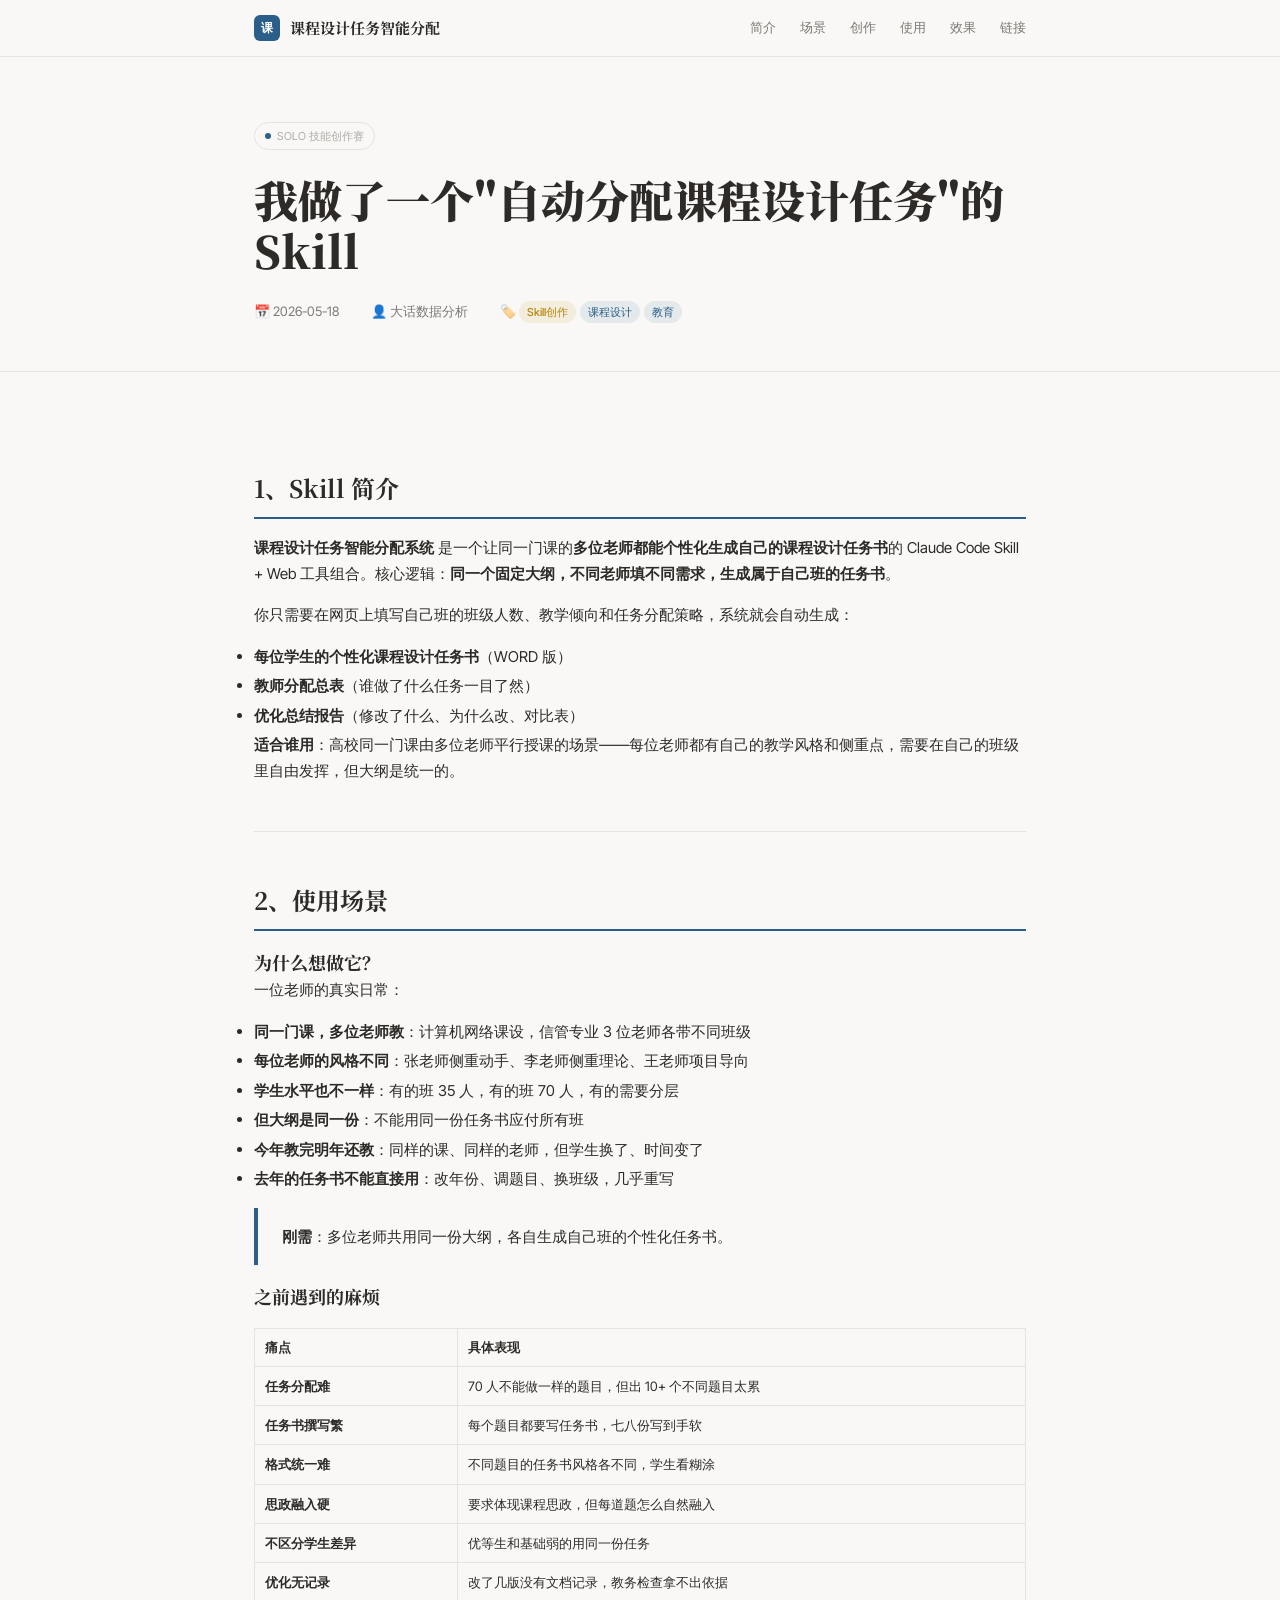
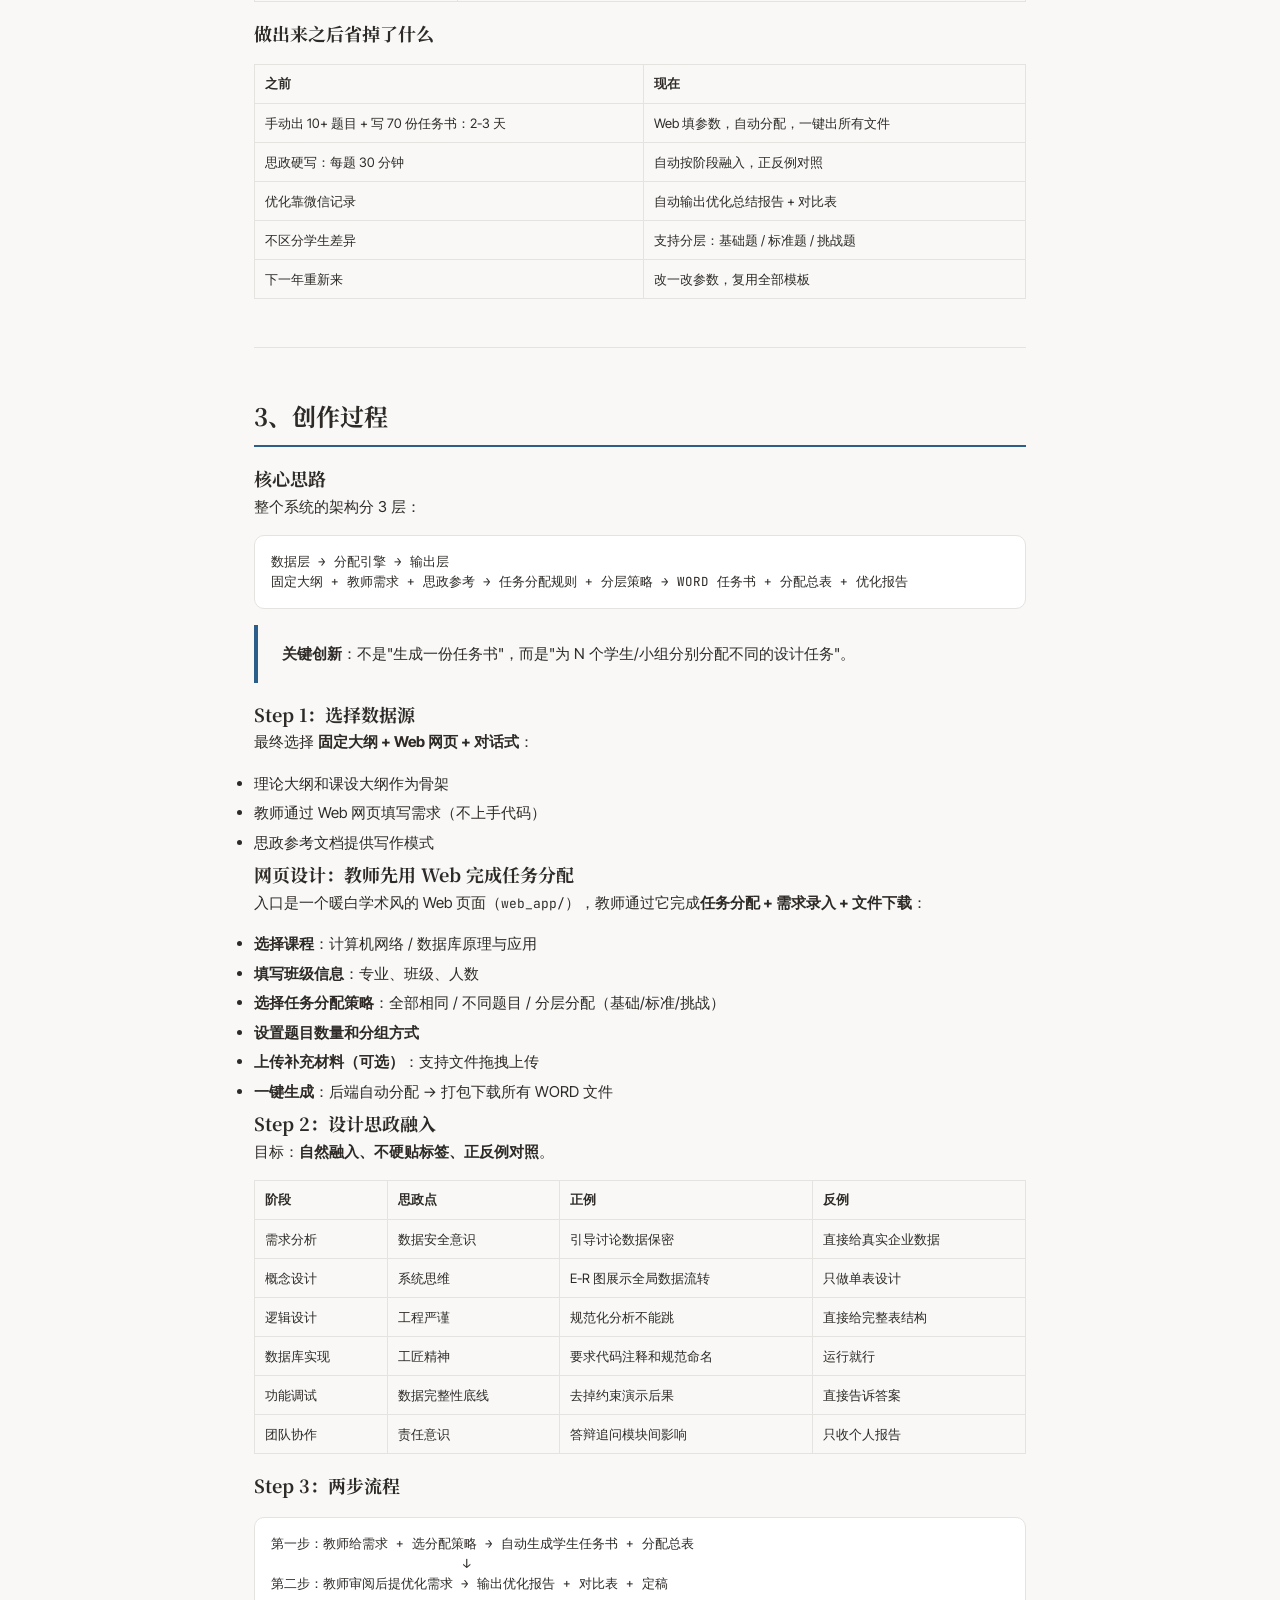
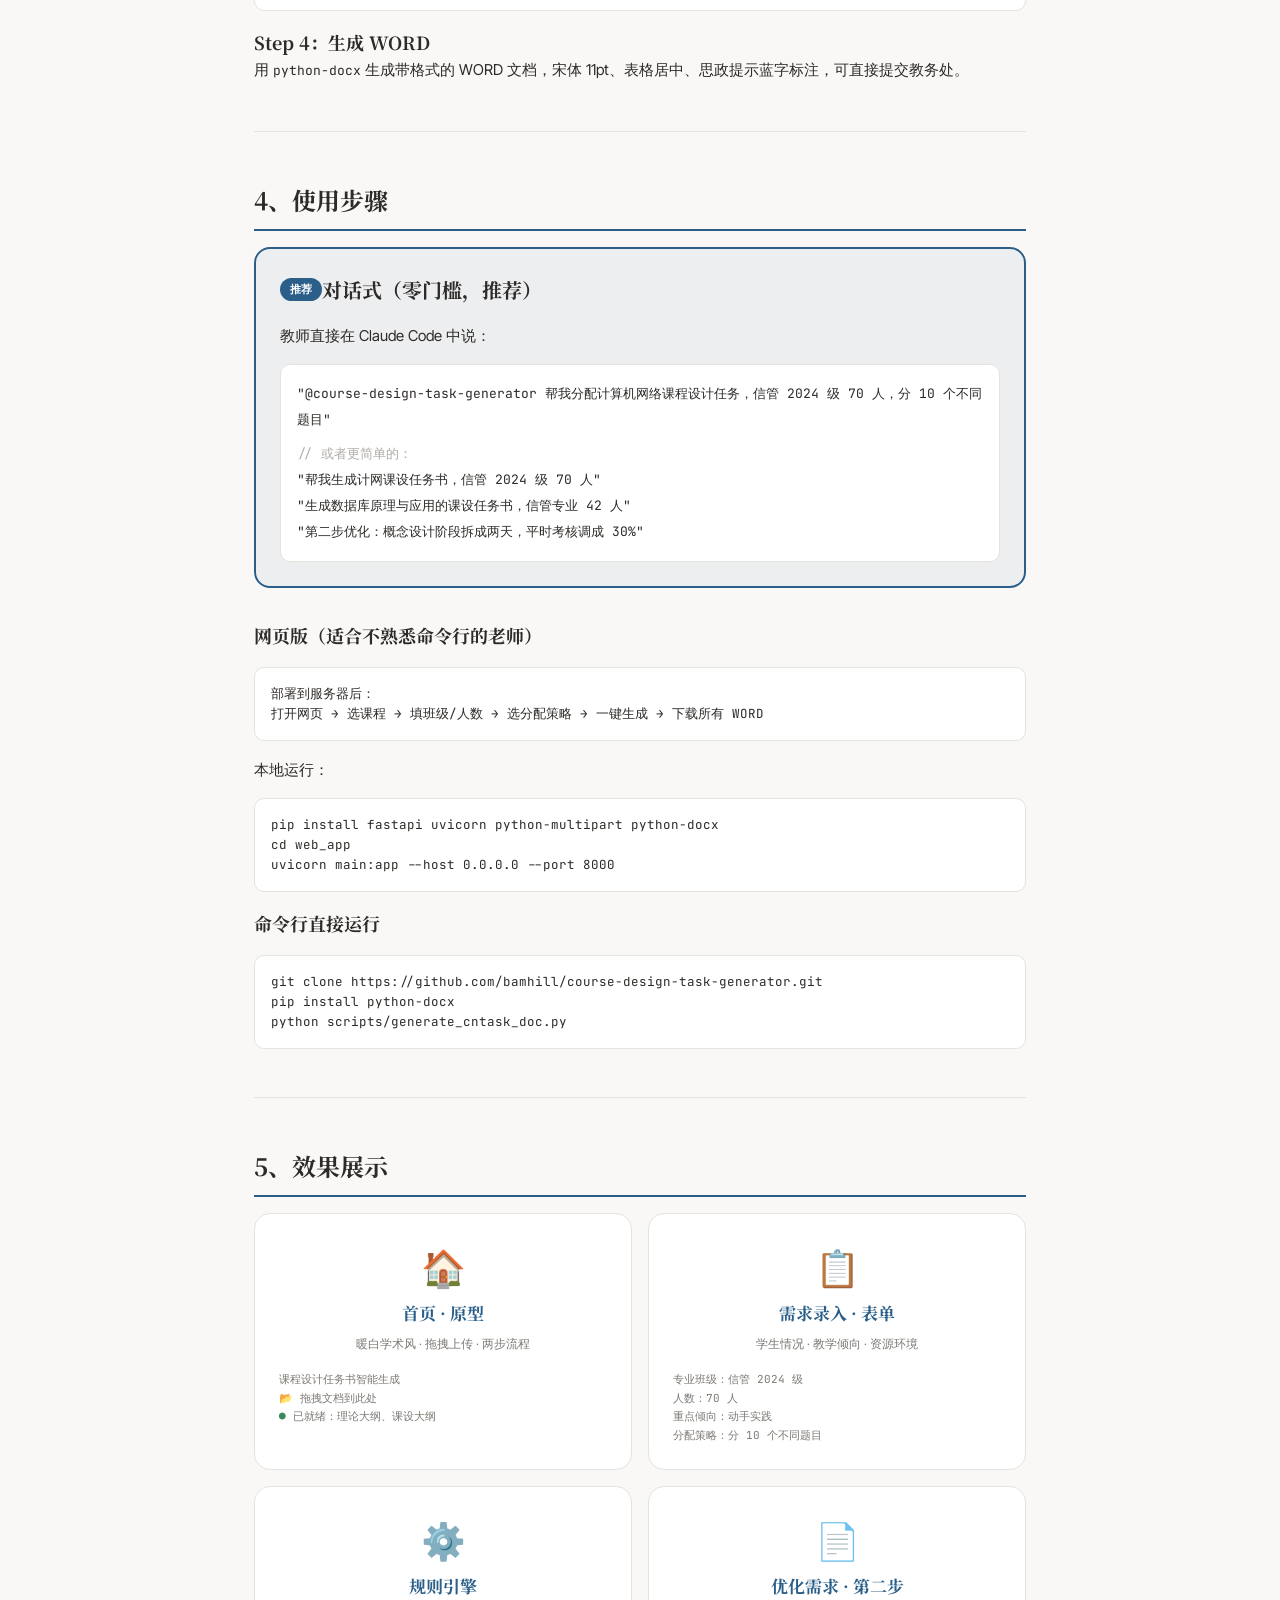
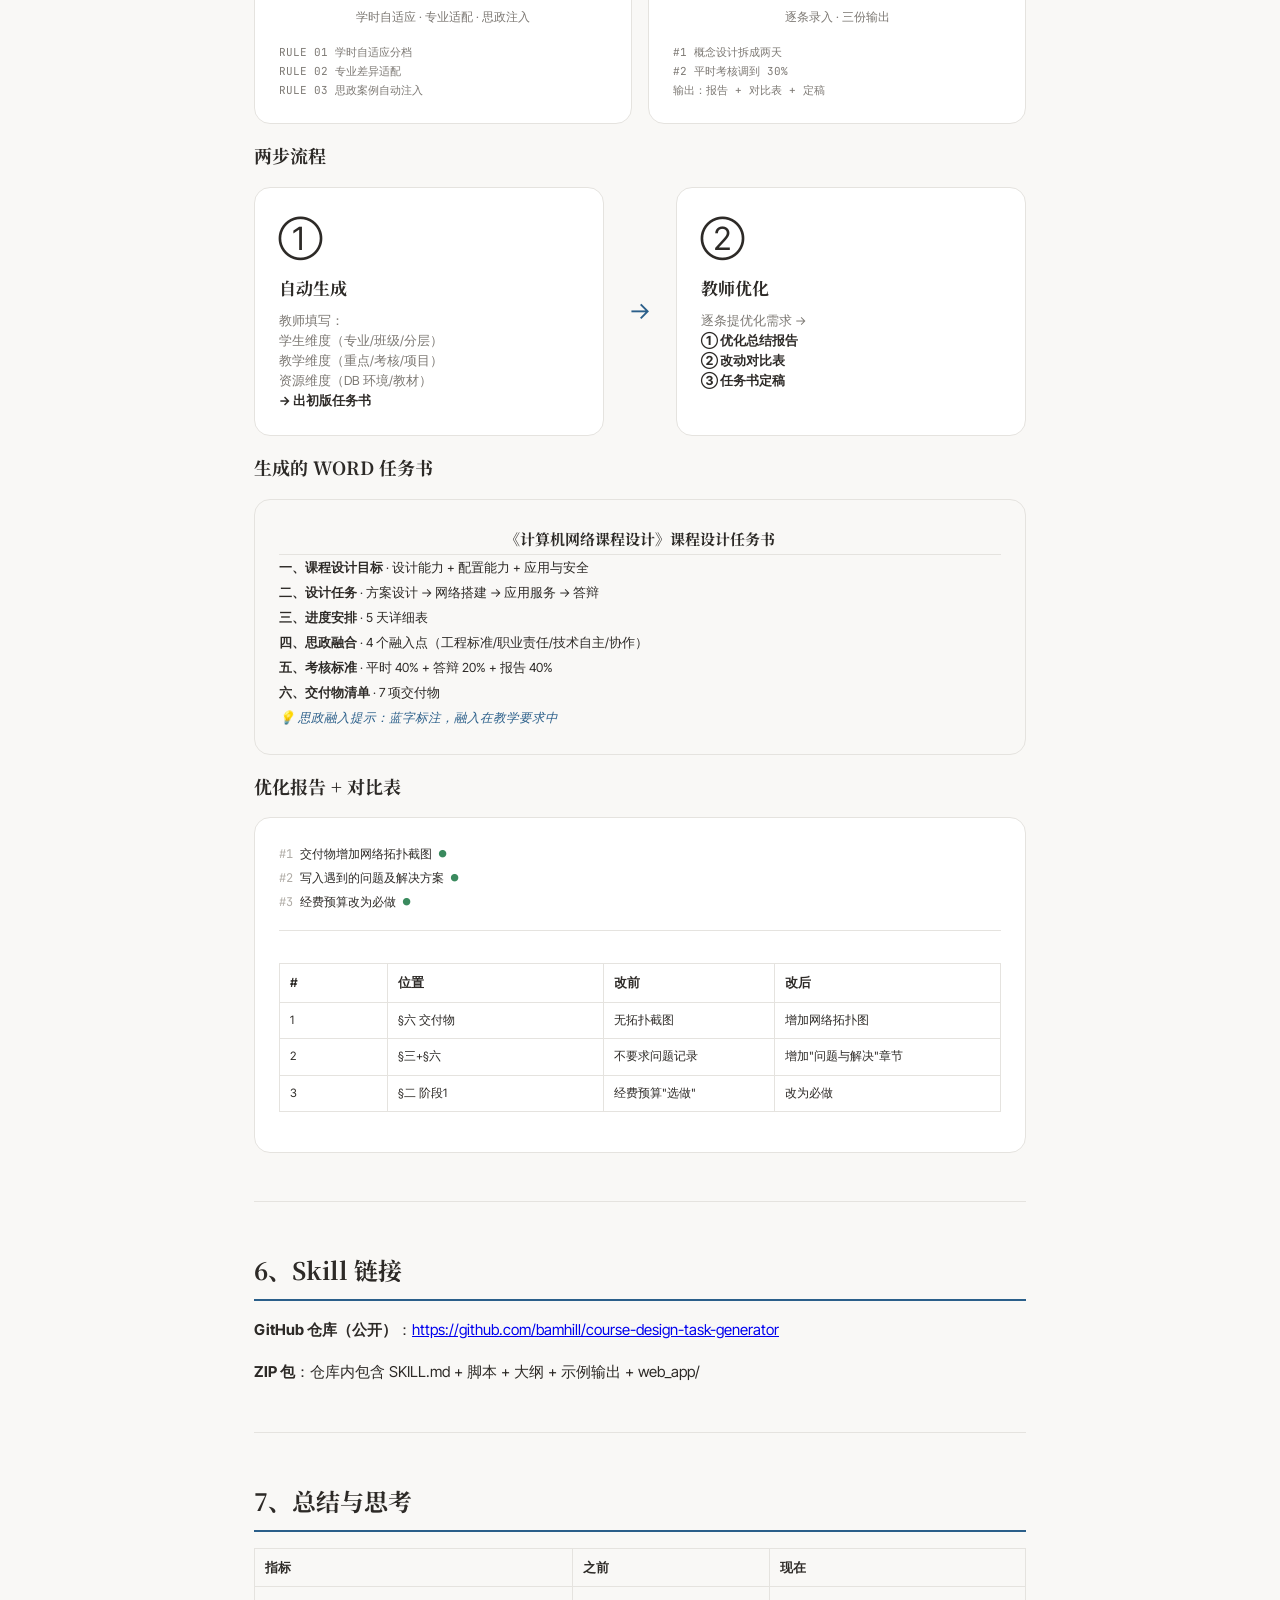
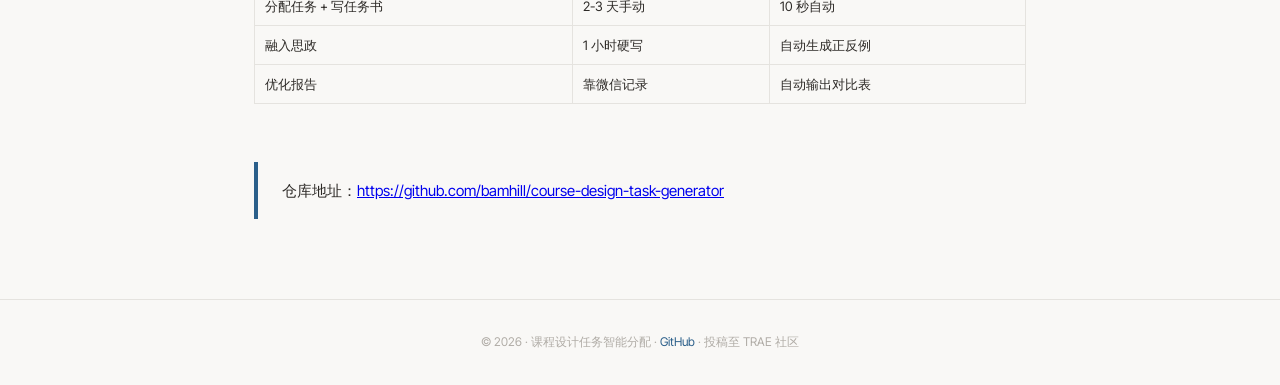
==== docs/Skill创作分享_课程设计任务书智能生成.html @ e13a46a3 "Skill创作分享文章（MD+HTML版）+ 仓库公开" ====
<!DOCTYPE html>
<html lang="zh-CN">
<head>
<meta charset="UTF-8">
<meta name="viewport" content="width=device-width, initial-scale=1.0">
<title>Skill 创作分享 — 自动分配课程设计任务</title>
<link rel="preconnect" href="https://fonts.googleapis.com">
<link rel="preconnect" href="https://fonts.gstatic.com" crossorigin>
<link href="https://fonts.googleapis.com/css2?family=Noto+Serif+SC:wght@400;600;700;900&family=Inter+Tight:wght@300;400;500;600;700&family=JetBrains+Mono:wght@400;500;700&display=swap" rel="stylesheet">
<style>
:root {
  --bg:#F9F8F6;--surface:#FFFFFF;--border:#E5E3DF;--border-strong:#C9C6C0;
  --text:#2D2A27;--text-2:#7D7974;--text-3:#B0ACA6;
  --accent:#2B5F8A;--accent-light:#7BA5C8;--gold:#B8860B;--green:#3A8A5E;
  --font-display:'Noto Serif SC',Georgia,serif;
  --font-body:'Inter Tight',sans-serif;
  --font-mono:'JetBrains Mono',monospace;
  --s-4:16px;--s-5:24px;--s-6:32px;--s-7:48px;--s-8:64px;
  --r-sm:6px;--r-md:10px;--r-lg:16px;
}
*{box-sizing:border-box;margin:0;padding:0}
body{font-family:var(--font-body);font-size:15px;line-height:1.7;color:var(--text);background:var(--bg);-webkit-font-smoothing:antialiased}
.wrap{max-width:820px;margin:0 auto;padding:0 var(--s-5)}
.nav{position:sticky;top:0;z-index:100;background:rgba(249,248,246,0.85);backdrop-filter:blur(16px);border-bottom:1px solid var(--border)}
.nav-inner{display:flex;align-items:center;justify-content:space-between;height:56px}
.brand{display:flex;align-items:center;gap:10px;font-family:var(--font-display);font-size:15px;font-weight:700}
.brand-mark{width:26px;height:26px;border-radius:6px;background:var(--accent);display:grid;place-items:center;font-family:var(--font-mono);font-size:12px;font-weight:700;color:#fff}
.nav-links{display:flex;gap:var(--s-5);font-size:12.5px;color:var(--text-2)}
.nav-links a{color:inherit;text-decoration:none}
.nav-links a:hover{color:var(--accent)}
.hero{padding:var(--s-8)0 var(--s-7);border-bottom:1px solid var(--border)}
.hero-tag{display:inline-flex;align-items:center;gap:6px;padding:4px 10px;border:1px solid var(--border);border-radius:100px;font-size:11px;color:var(--text-3);margin-bottom:var(--s-5)}
.hero-tag .dot{width:6px;height:6px;border-radius:50%;background:var(--accent)}
.hero-title{font-family:var(--font-display);font-size:clamp(28px,4vw,44px);font-weight:900;line-height:1.15;color:var(--text)}
.hero-meta{display:flex;gap:var(--s-6);margin-top:var(--s-5);flex-wrap:wrap;font-size:13px;color:var(--text-2)}
.content{padding:var(--s-7)0 var(--s-8)}
.content h2{font-family:var(--font-display);font-size:24px;font-weight:700;color:var(--text);margin:var(--s-7)0 var(--s-4);padding-bottom:8px;border-bottom:2px solid var(--accent)}
.content h3{font-family:var(--font-display);font-size:18px;font-weight:700;color:var(--text);margin:var(--s-6)0 var(--s-3)}
.content h4{font-size:15px;font-weight:600;color:var(--accent);margin:var(--s-5)0 var(--s-2)}
.content p{margin-bottom:var(--s-4);color:var(--text)}
.content ul,.content ol{margin:var(--s-3)0 var(--s-4) var(--s-5);line-height:1.7}
.content li{margin-bottom:4px}
.content table{width:100%;border-collapse:collapse;margin:var(--s-4)0;font-size:13px}
.content th,.content td{border:1px solid var(--border);padding:8px 10px;text-align:left}
.content th{background:var(--bg-2);font-weight:600;font-size:12.5px}
.content pre{background:var(--surface);border:1px solid var(--border);border-radius:var(--r-md);padding:var(--s-4);font-family:var(--font-mono);font-size:12.5px;line-height:1.6;overflow-x:auto;margin:var(--s-4)0;color:var(--text)}
.content code{font-family:var(--font-mono);font-size:13px}
.content pre code{font-size:12.5px}
.content hr{border:none;border-top:1px solid var(--border);margin:var(--s-7)0}
.content .highlight{border-left:4px solid var(--accent);background:var(--bg-2);padding:var(--s-4)var(--s-5);border-radius:0 var(--r-sm) var(--r-sm) 0;margin:var(--s-4)0}
.content .highlight p{margin-bottom:0}
.tag{display:inline-block;padding:2px 8px;border-radius:100px;font-size:11px;font-weight:500;margin-right:4px}
.tag-orange{background:rgba(184,134,11,0.1);color:var(--gold)}
.tag-blue{background:rgba(43,95,138,0.1);color:var(--accent)}
.footer{border-top:1px solid var(--border);padding:var(--s-6)0;text-align:center;font-size:12px;color:var(--text-3)}
.footer a{color:var(--accent);text-decoration:none}
@keyframes rise{from{opacity:0;transform:translateY(12px)}to{opacity:1;transform:translateY(0)}}
.rise{animation:rise 0.5s cubic-bezier(0.15,0.85,0.25,1) backwards}
.rise-1{animation-delay:0.05s}.rise-2{animation-delay:0.1s}.rise-3{animation-delay:0.15s}
</style>
</head>
<body>

<nav class="nav"><div class="wrap nav-inner">
<div class="brand"><div class="brand-mark">课</div><div class="brand-text"><strong>课程设计任务</strong>智能分配</div></div>
<div class="nav-links"><a href="#intro">简介</a><a href="#scenario">场景</a><a href="#process">创作</a><a href="#usage">使用</a><a href="#showcase">效果</a><a href="#link">链接</a></div>
</div></nav>

<section class="hero"><div class="wrap">
<div class="hero-tag rise rise-1"><span class="dot"></span>SOLO 技能创作赛</div>
<h1 class="hero-title rise rise-2">我做了一个"自动分配课程设计任务"的 Skill</h1>
<div class="hero-meta rise rise-3">
<span>📅 2026-05-18</span>
<span>👤 大话数据分析</span>
<span>🏷️ <span class="tag tag-orange">Skill创作</span><span class="tag tag-blue">课程设计</span><span class="tag tag-blue">教育</span></span>
</div>
</div></section>

<section class="content"><div class="wrap">

<h2 id="intro">1、Skill 简介</h2>

<p><strong>课程设计任务智能分配系统</strong> 是一个让同一门课的<strong>多位老师都能个性化生成自己的课程设计任务书</strong>的 Claude Code Skill + Web 工具组合。核心逻辑：<strong>同一个固定大纲，不同老师填不同需求，生成属于自己班的任务书</strong>。</p>

<p>你只需要在网页上填写自己班的班级人数、教学倾向和任务分配策略，系统就会自动生成：</p>

<ul>
<li><strong>每位学生的个性化课程设计任务书</strong>（WORD 版）</li>
<li><strong>教师分配总表</strong>（谁做了什么任务一目了然）</li>
<li><strong>优化总结报告</strong>（修改了什么、为什么改、对比表）</li>
</ul>

<p><strong>适合谁用</strong>：高校同一门课由多位老师平行授课的场景——每位老师都有自己的教学风格和侧重点，需要在自己的班级里自由发挥，但大纲是统一的。</p>

<hr>

<h2 id="scenario">2、使用场景</h2>

<h3>为什么想做它？</h3>

<p>一位老师的真实日常：</p>

<ul>
<li><strong>同一门课，多位老师教</strong>：计算机网络课设，信管专业 3 位老师各带不同班级</li>
<li><strong>每位老师的风格不同</strong>：张老师侧重动手、李老师侧重理论、王老师项目导向</li>
<li><strong>学生水平也不一样</strong>：有的班 35 人，有的班 70 人，有的需要分层</li>
<li><strong>但大纲是同一份</strong>：不能用同一份任务书应付所有班</li>
<li><strong>今年教完明年还教</strong>：同样的课、同样的老师，但学生换了、时间变了</li>
<li><strong>去年的任务书不能直接用</strong>：改年份、调题目、换班级，几乎重写</li>
</ul>

<div class="highlight">
<p><strong>刚需</strong>：多位老师共用同一份大纲，各自生成自己班的个性化任务书。</p>
</div>

<h3>之前遇到的麻烦</h3>

<table>
<thead><tr><th>痛点</th><th>具体表现</th></tr></thead>
<tbody>
<tr><td><strong>任务分配难</strong></td><td>70 人不能做一样的题目，但出 10+ 个不同题目太累</td></tr>
<tr><td><strong>任务书撰写繁</strong></td><td>每个题目都要写任务书，七八份写到手软</td></tr>
<tr><td><strong>格式统一难</strong></td><td>不同题目的任务书风格各不同，学生看糊涂</td></tr>
<tr><td><strong>思政融入硬</strong></td><td>要求体现课程思政，但每道题怎么自然融入</td></tr>
<tr><td><strong>不区分学生差异</strong></td><td>优等生和基础弱的用同一份任务</td></tr>
<tr><td><strong>优化无记录</strong></td><td>改了几版没有文档记录，教务检查拿不出依据</td></tr>
</tbody>
</table>

<h3>做出来之后省掉了什么</h3>

<table>
<thead><tr><th>之前</th><th>现在</th></tr></thead>
<tbody>
<tr><td>手动出 10+ 题目 + 写 70 份任务书：2-3 天</td><td>Web 填参数，自动分配，一键出所有文件</td></tr>
<tr><td>思政硬写：每题 30 分钟</td><td>自动按阶段融入，正反例对照</td></tr>
<tr><td>优化靠微信记录</td><td>自动输出优化总结报告 + 对比表</td></tr>
<tr><td>不区分学生差异</td><td>支持分层：基础题 / 标准题 / 挑战题</td></tr>
<tr><td>下一年重新来</td><td>改一改参数，复用全部模板</td></tr>
</tbody>
</table>

<hr>

<h2 id="process">3、创作过程</h2>

<h3>核心思路</h3>

<p>整个系统的架构分 3 层：</p>

<pre><code>数据层 → 分配引擎 → 输出层
固定大纲 + 教师需求 + 思政参考 → 任务分配规则 + 分层策略 → WORD 任务书 + 分配总表 + 优化报告</code></pre>

<div class="highlight">
<p><strong>关键创新</strong>：不是"生成一份任务书"，而是"为 N 个学生/小组分别分配不同的设计任务"。</p>
</div>

<h3>Step 1：选择数据源</h3>

<p>最终选择 <strong>固定大纲 + Web 网页 + 对话式</strong>：</p>
<ul>
<li>理论大纲和课设大纲作为骨架</li>
<li>教师通过 Web 网页填写需求（不上手代码）</li>
<li>思政参考文档提供写作模式</li>
</ul>

<h3>网页设计：教师先用 Web 完成任务分配</h3>

<p>入口是一个暖白学术风的 Web 页面（<code>web_app/</code>），教师通过它完成<strong>任务分配 + 需求录入 + 文件下载</strong>：</p>

<ul>
<li><strong>选择课程</strong>：计算机网络 / 数据库原理与应用</li>
<li><strong>填写班级信息</strong>：专业、班级、人数</li>
<li><strong>选择任务分配策略</strong>：全部相同 / 不同题目 / 分层分配（基础/标准/挑战）</li>
<li><strong>设置题目数量和分组方式</strong></li>
<li><strong>上传补充材料（可选）</strong>：支持文件拖拽上传</li>
<li><strong>一键生成</strong>：后端自动分配 → 打包下载所有 WORD 文件</li>
</ul>

<h3>Step 2：设计思政融入</h3>

<p>目标：<strong>自然融入、不硬贴标签、正反例对照</strong>。</p>

<table>
<thead><tr><th>阶段</th><th>思政点</th><th>正例</th><th>反例</th></tr></thead>
<tbody>
<tr><td>需求分析</td><td>数据安全意识</td><td>引导讨论数据保密</td><td>直接给真实企业数据</td></tr>
<tr><td>概念设计</td><td>系统思维</td><td>E-R 图展示全局数据流转</td><td>只做单表设计</td></tr>
<tr><td>逻辑设计</td><td>工程严谨</td><td>规范化分析不能跳</td><td>直接给完整表结构</td></tr>
<tr><td>数据库实现</td><td>工匠精神</td><td>要求代码注释和规范命名</td><td>运行就行</td></tr>
<tr><td>功能调试</td><td>数据完整性底线</td><td>去掉约束演示后果</td><td>直接告诉答案</td></tr>
<tr><td>团队协作</td><td>责任意识</td><td>答辩追问模块间影响</td><td>只收个人报告</td></tr>
</tbody>
</table>

<h3>Step 3：两步流程</h3>

<pre><code>第一步：教师给需求 + 选分配策略 → 自动生成学生任务书 + 分配总表
                        ↓
第二步：教师审阅后提优化需求 → 输出优化报告 + 对比表 + 定稿</code></pre>

<h3>Step 4：生成 WORD</h3>

<p>用 <code>python-docx</code> 生成带格式的 WORD 文档，宋体 11pt、表格居中、思政提示蓝字标注，可直接提交教务处。</p>

<hr>

<h2 id="usage">4、使用步骤</h2>

<div style="background:rgba(43,95,138,0.06);border:2px solid var(--accent);border-radius:var(--r-lg);padding:var(--s-5);margin-bottom:var(--s-6)">
  <div style="display:flex;align-items:center;gap:var(--s-3);margin-bottom:var(--s-4)">
    <span style="background:var(--accent);color:#fff;border-radius:100px;padding:2px 10px;font-size:11px;font-weight:600">推荐</span>
    <span style="font-family:var(--font-display);font-size:20px;font-weight:700">对话式（零门槛，推荐）</span>
  </div>
  <p>教师直接在 Claude Code 中说：</p>
  <div style="background:var(--surface);border:1px solid var(--border);border-radius:var(--r-md);padding:var(--s-4);font-family:var(--font-mono);font-size:13px;line-height:2;margin:var(--s-3)0">
    <div>"@course-design-task-generator 帮我分配计算机网络课程设计任务，信管 2024 级 70 人，分 10 个不同题目"</div>
    <div style="color:var(--text-3);margin-top:8px">// 或者更简单的：</div>
    <div>"帮我生成计网课设任务书，信管 2024 级 70 人"</div>
    <div>"生成数据库原理与应用的课设任务书，信管专业 42 人"</div>
    <div>"第二步优化：概念设计阶段拆成两天，平时考核调成 30%"</div>
  </div>
</div>

<h3>网页版（适合不熟悉命令行的老师）</h3>

<pre><code>部署到服务器后：
打开网页 → 选课程 → 填班级/人数 → 选分配策略 → 一键生成 → 下载所有 WORD</code></pre>

<p>本地运行：</p>

<pre><code>pip install fastapi uvicorn python-multipart python-docx
cd web_app
uvicorn main:app --host 0.0.0.0 --port 8000</code></pre>

<h3>命令行直接运行</h3>

<pre><code>git clone https://github.com/bamhill/course-design-task-generator.git
pip install python-docx
python scripts/generate_cntask_doc.py</code></pre>

<hr>

<h2 id="showcase">5、效果展示</h2>

<div style="display:grid;grid-template-columns:1fr 1fr;gap:var(--s-4);margin:var(--s-4)0">
  <div style="background:var(--surface);border:1px solid var(--border);border-radius:var(--r-lg);padding:var(--s-5);text-align:center">
    <div style="font-size:36px;margin-bottom:var(--s-3)">🏠</div>
    <div style="font-family:var(--font-display);font-size:17px;font-weight:700;color:var(--accent)">首页 · 原型</div>
    <div style="font-size:12px;color:var(--text-2);margin-top:6px">暖白学术风 · 拖拽上传 · 两步流程</div>
    <div style="margin-top:var(--s-4);padding:var(--s-3);background:var(--bg-2);border-radius:var(--r-md);font-family:var(--font-mono);font-size:11px;color:var(--text-2);text-align:left">
      课程设计任务书智能生成<br>
      <span style="color:var(--accent)">📂</span> 拖拽文档到此处<br>
      <span style="color:var(--green)">●</span> 已就绪：理论大纲、课设大纲
    </div>
  </div>

  <div style="background:var(--surface);border:1px solid var(--border);border-radius:var(--r-lg);padding:var(--s-5);text-align:center">
    <div style="font-size:36px;margin-bottom:var(--s-3)">📋</div>
    <div style="font-family:var(--font-display);font-size:17px;font-weight:700;color:var(--accent)">需求录入 · 表单</div>
    <div style="font-size:12px;color:var(--text-2);margin-top:6px">学生情况 · 教学倾向 · 资源环境</div>
    <div style="margin-top:var(--s-4);padding:var(--s-3);background:var(--bg-2);border-radius:var(--r-md);font-family:var(--font-mono);font-size:11px;color:var(--text-2);text-align:left">
      专业班级：信管 2024 级<br>
      人数：70 人<br>
      重点倾向：动手实践<br>
      分配策略：分 10 个不同题目
    </div>
  </div>

  <div style="background:var(--surface);border:1px solid var(--border);border-radius:var(--r-lg);padding:var(--s-5);text-align:center">
    <div style="font-size:36px;margin-bottom:var(--s-3)">⚙️</div>
    <div style="font-family:var(--font-display);font-size:17px;font-weight:700;color:var(--accent)">规则引擎</div>
    <div style="font-size:12px;color:var(--text-2);margin-top:6px">学时自适应 · 专业适配 · 思政注入</div>
    <div style="margin-top:var(--s-4);padding:var(--s-3);background:var(--bg-2);border-radius:var(--r-md);font-family:var(--font-mono);font-size:11px;color:var(--text-2);text-align:left">
      RULE 01 学时自适应分档<br>
      RULE 02 专业差异适配<br>
      RULE 03 思政案例自动注入
    </div>
  </div>

  <div style="background:var(--surface);border:1px solid var(--border);border-radius:var(--r-lg);padding:var(--s-5);text-align:center">
    <div style="font-size:36px;margin-bottom:var(--s-3)">📄</div>
    <div style="font-family:var(--font-display);font-size:17px;font-weight:700;color:var(--accent)">优化需求 · 第二步</div>
    <div style="font-size:12px;color:var(--text-2);margin-top:6px">逐条录入 · 三份输出</div>
    <div style="margin-top:var(--s-4);padding:var(--s-3);background:var(--bg-2);border-radius:var(--r-md);font-family:var(--font-mono);font-size:11px;color:var(--text-2);text-align:left">
      #1 概念设计拆成两天<br>
      #2 平时考核调到 30%<br>
      输出：报告 + 对比表 + 定稿
    </div>
  </div>
</div>

<h3>两步流程</h3>

<div style="display:grid;grid-template-columns:1fr 40px 1fr;gap:var(--s-4);margin:var(--s-4)0">
  <div style="background:var(--surface);border:1px solid var(--border);border-radius:var(--r-lg);padding:var(--s-5)">
    <div style="font-size:32px;margin-bottom:8px">①</div>
    <div style="font-family:var(--font-display);font-size:17px;font-weight:700">自动生成</div>
    <div style="font-size:12.5px;color:var(--text-2);margin-top:8px;line-height:1.6">
      教师填写：<br>
      学生维度（专业/班级/分层）<br>
      教学维度（重点/考核/项目）<br>
      资源维度（DB 环境/教材）<br>
      <strong style="color:var(--text)">→ 出初版任务书</strong>
    </div>
  </div>
  <div style="display:flex;align-items:center;justify-content:center;font-size:24px;color:var(--accent)">→</div>
  <div style="background:var(--surface);border:1px solid var(--border);border-radius:var(--r-lg);padding:var(--s-5)">
    <div style="font-size:32px;margin-bottom:8px">②</div>
    <div style="font-family:var(--font-display);font-size:17px;font-weight:700">教师优化</div>
    <div style="font-size:12.5px;color:var(--text-2);margin-top:8px;line-height:1.6">
      逐条提优化需求 →<br>
      <strong style="color:var(--text)">① 优化总结报告</strong><br>
      <strong style="color:var(--text)">② 改动对比表</strong><br>
      <strong style="color:var(--text)">③ 任务书定稿</strong>
    </div>
  </div>
</div>

<h3>生成的 WORD 任务书</h3>

<div style="background:var(--bg-2);border:1px solid var(--border);border-radius:var(--r-lg);padding:var(--s-5);margin:var(--s-4)0;font-family:var(--font-display);font-size:15px;line-height:2">
  <div style="text-align:center;font-weight:700;border-bottom:1px solid var(--border);padding-bottom:var(--s-3)">《计算机网络课程设计》课程设计任务书</div>
  <div style="font-size:12.5px;font-family:var(--font-body)">
    <div style="margin-top:var(--s-3)"><strong>一、课程设计目标</strong> · 设计能力 + 配置能力 + 应用与安全</div>
    <div><strong>二、设计任务</strong> · 方案设计 → 网络搭建 → 应用服务 → 答辩</div>
    <div><strong>三、进度安排</strong> · 5 天详细表</div>
    <div><strong>四、思政融合</strong> · 4 个融入点（工程标准/职业责任/技术自主/协作）</div>
    <div><strong>五、考核标准</strong> · 平时 40% + 答辩 20% + 报告 40%</div>
    <div><strong>六、交付物清单</strong> · 7 项交付物</div>
    <div style="color:var(--accent);font-style:italic">💡 思政融入提示：蓝字标注，融入在教学要求中</div>
  </div>
</div>

<h3>优化报告 + 对比表</h3>

<div style="background:var(--surface);border:1px solid var(--border);border-radius:var(--r-lg);padding:var(--s-5);margin:var(--s-4)0">
  <div style="font-family:var(--font-mono);font-size:12px;line-height:2">
    <div><span style="color:var(--text-3)">#1</span> 交付物增加网络拓扑截图 <span style="color:var(--green)">●</span></div>
    <div><span style="color:var(--text-3)">#2</span> 写入遇到的问题及解决方案 <span style="color:var(--green)">●</span></div>
    <div><span style="color:var(--text-3)">#3</span> 经费预算改为必做 <span style="color:var(--green)">●</span></div>
  </div>
  <div style="margin-top:var(--s-4);border-top:1px solid var(--border);padding-top:var(--s-4);font-size:12px">
    <table style="width:100%;font-size:11.5px">
      <tr><th style="width:15%">#</th><th style="width:30%">位置</th><th>改前</th><th>改后</th></tr>
      <tr><td>1</td><td>§六 交付物</td><td>无拓扑截图</td><td>增加网络拓扑图</td></tr>
      <tr><td>2</td><td>§三+§六</td><td>不要求问题记录</td><td>增加"问题与解决"章节</td></tr>
      <tr><td>3</td><td>§二 阶段1</td><td>经费预算"选做"</td><td>改为必做</td></tr>
    </table>
  </div>
</div>

<hr>

<h2 id="link">6、Skill 链接</h2>

<p><strong>GitHub 仓库（公开）</strong>：<a href="https://github.com/bamhill/course-design-task-generator" target="_blank">https://github.com/bamhill/course-design-task-generator</a></p>

<p><strong>ZIP 包</strong>：仓库内包含 SKILL.md + 脚本 + 大纲 + 示例输出 + web_app/</p>

<hr>

<h2>7、总结与思考</h2>

<table>
<thead><tr><th>指标</th><th>之前</th><th>现在</th></tr></thead>
<tbody>
<tr><td>分配任务 + 写任务书</td><td>2-3 天手动</td><td>10 秒自动</td></tr>
<tr><td>融入思政</td><td>1 小时硬写</td><td>自动生成正反例</td></tr>
<tr><td>优化报告</td><td>靠微信记录</td><td>自动输出对比表</td></tr>
</tbody>
</table>

<br>
<div class="highlight">
<p>仓库地址：<a href="https://github.com/bamhill/course-design-task-generator" target="_blank">https://github.com/bamhill/course-design-task-generator</a></p>
</div>

</div></section>

<footer class="footer"><div class="wrap">
© 2026 · 课程设计任务智能分配 · <a href="https://github.com/bamhill/course-design-task-generator" target="_blank">GitHub</a> · 投稿至 TRAE 社区
</div></footer>

</body>
</html>
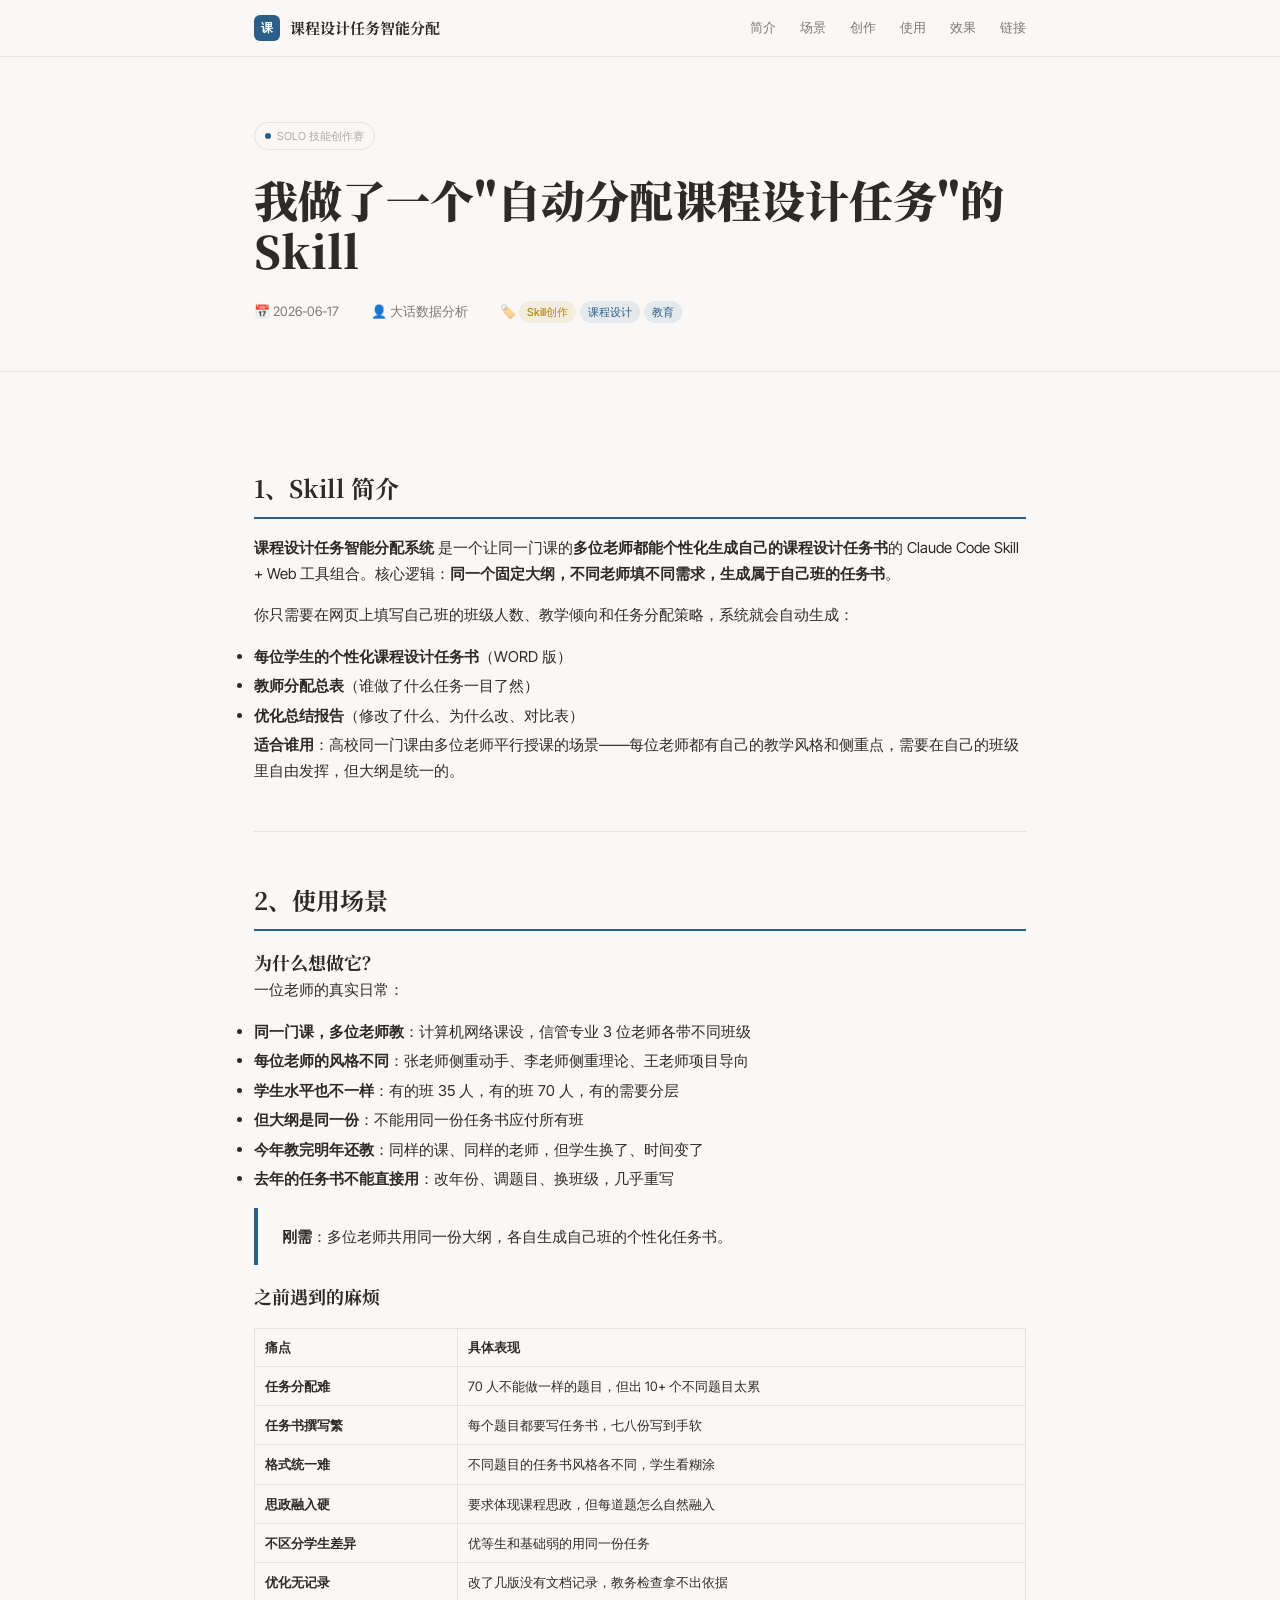
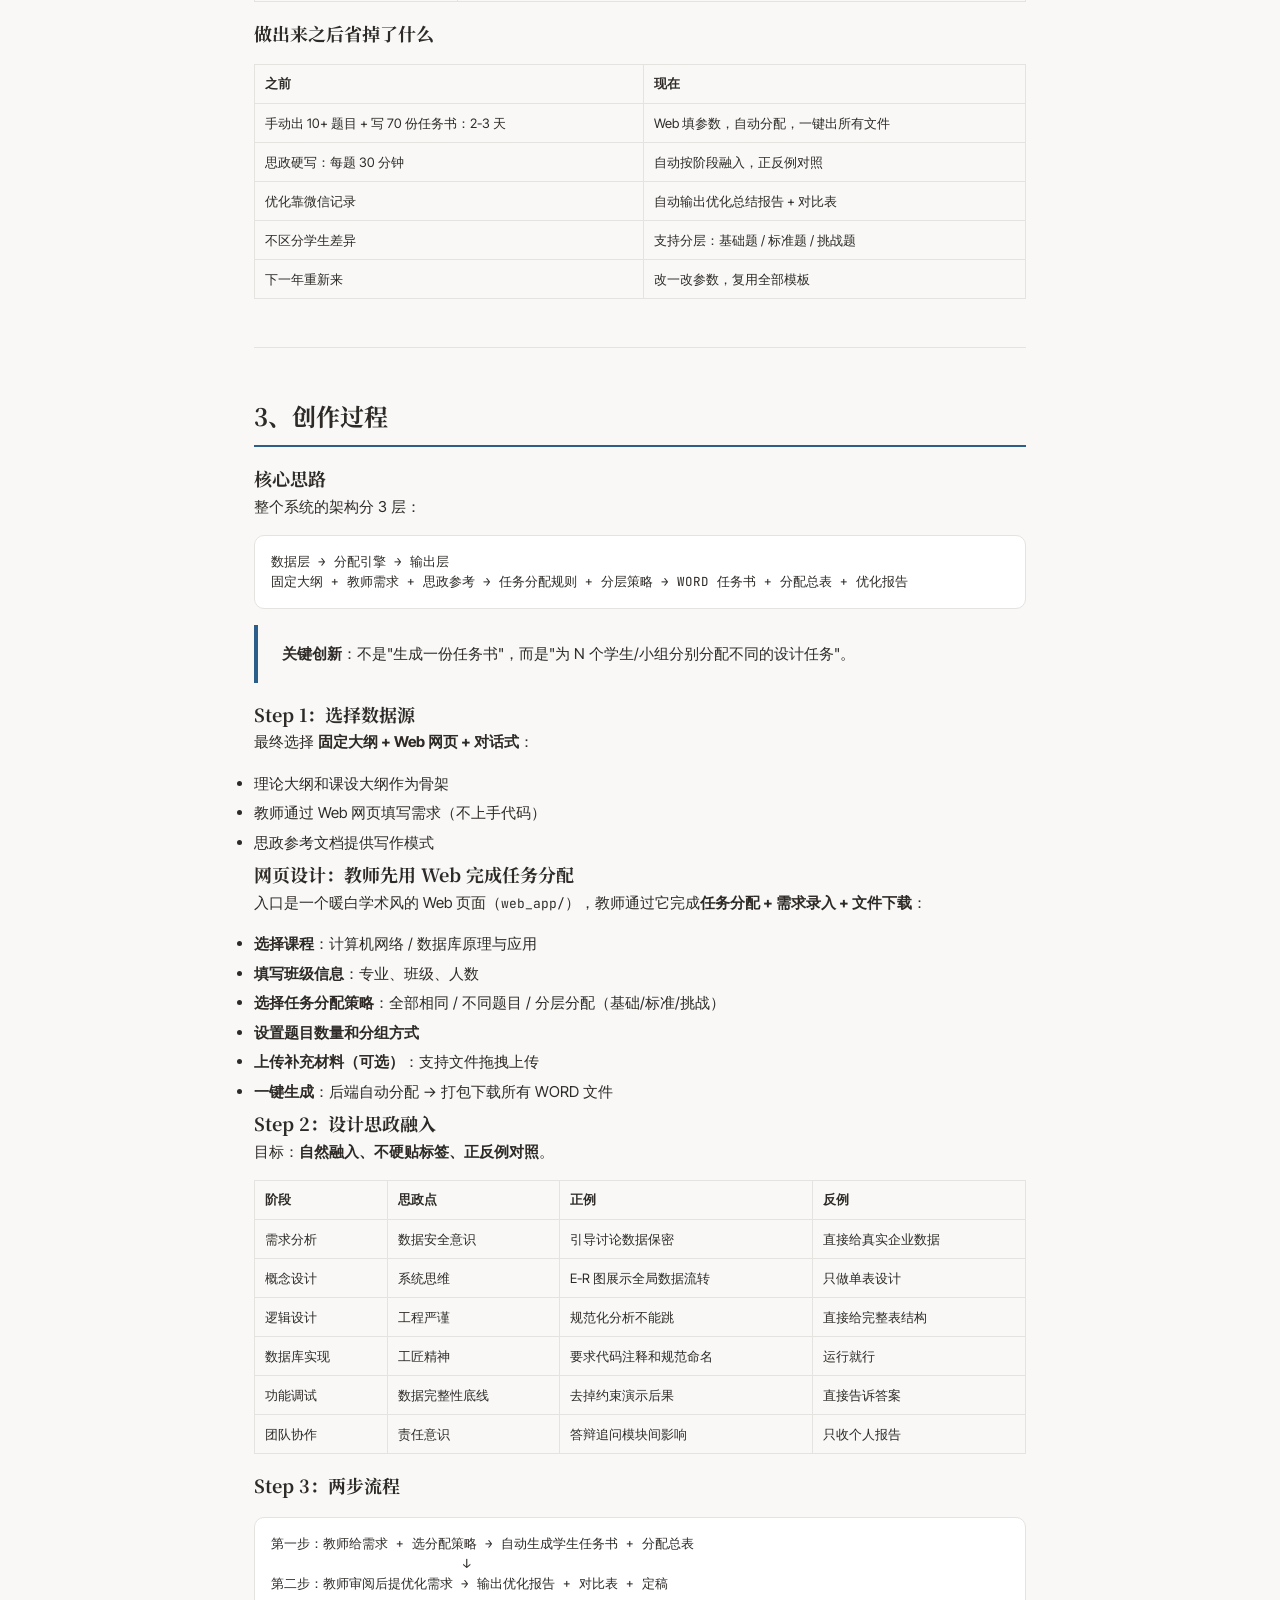
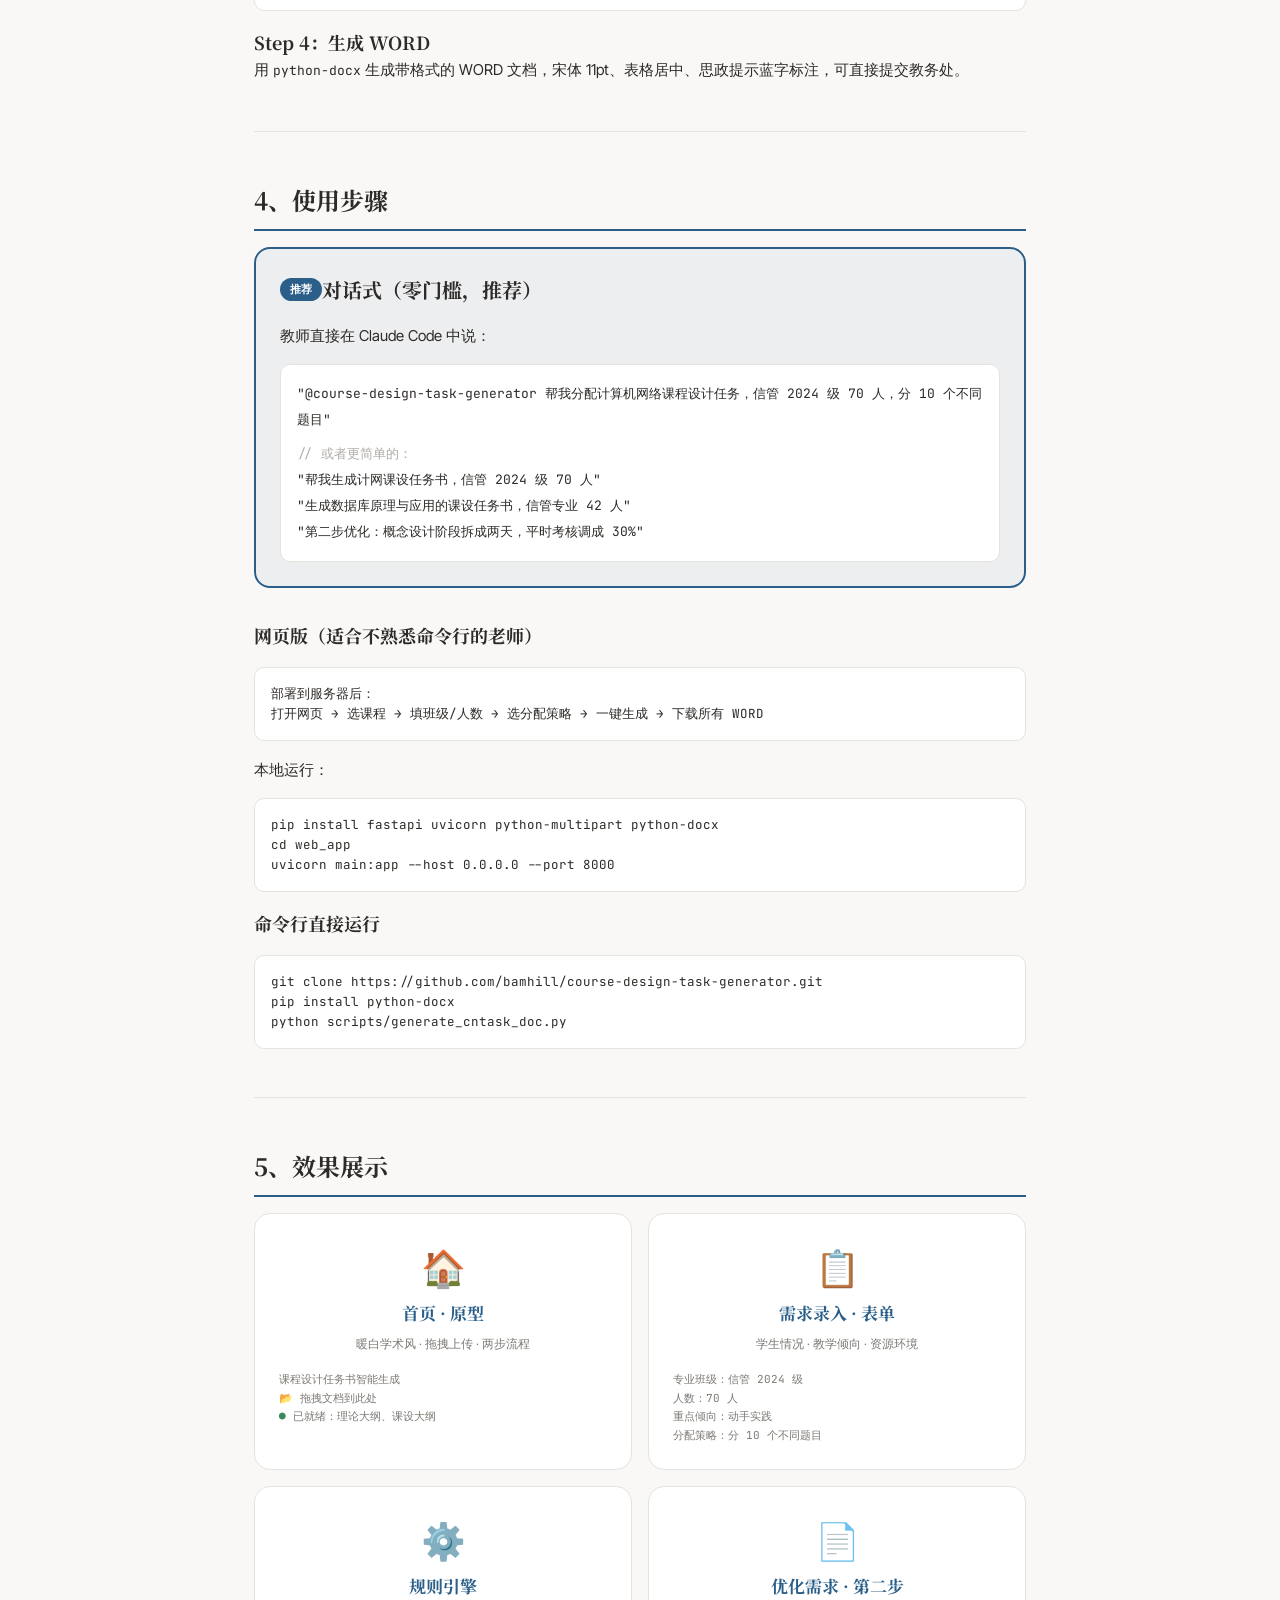
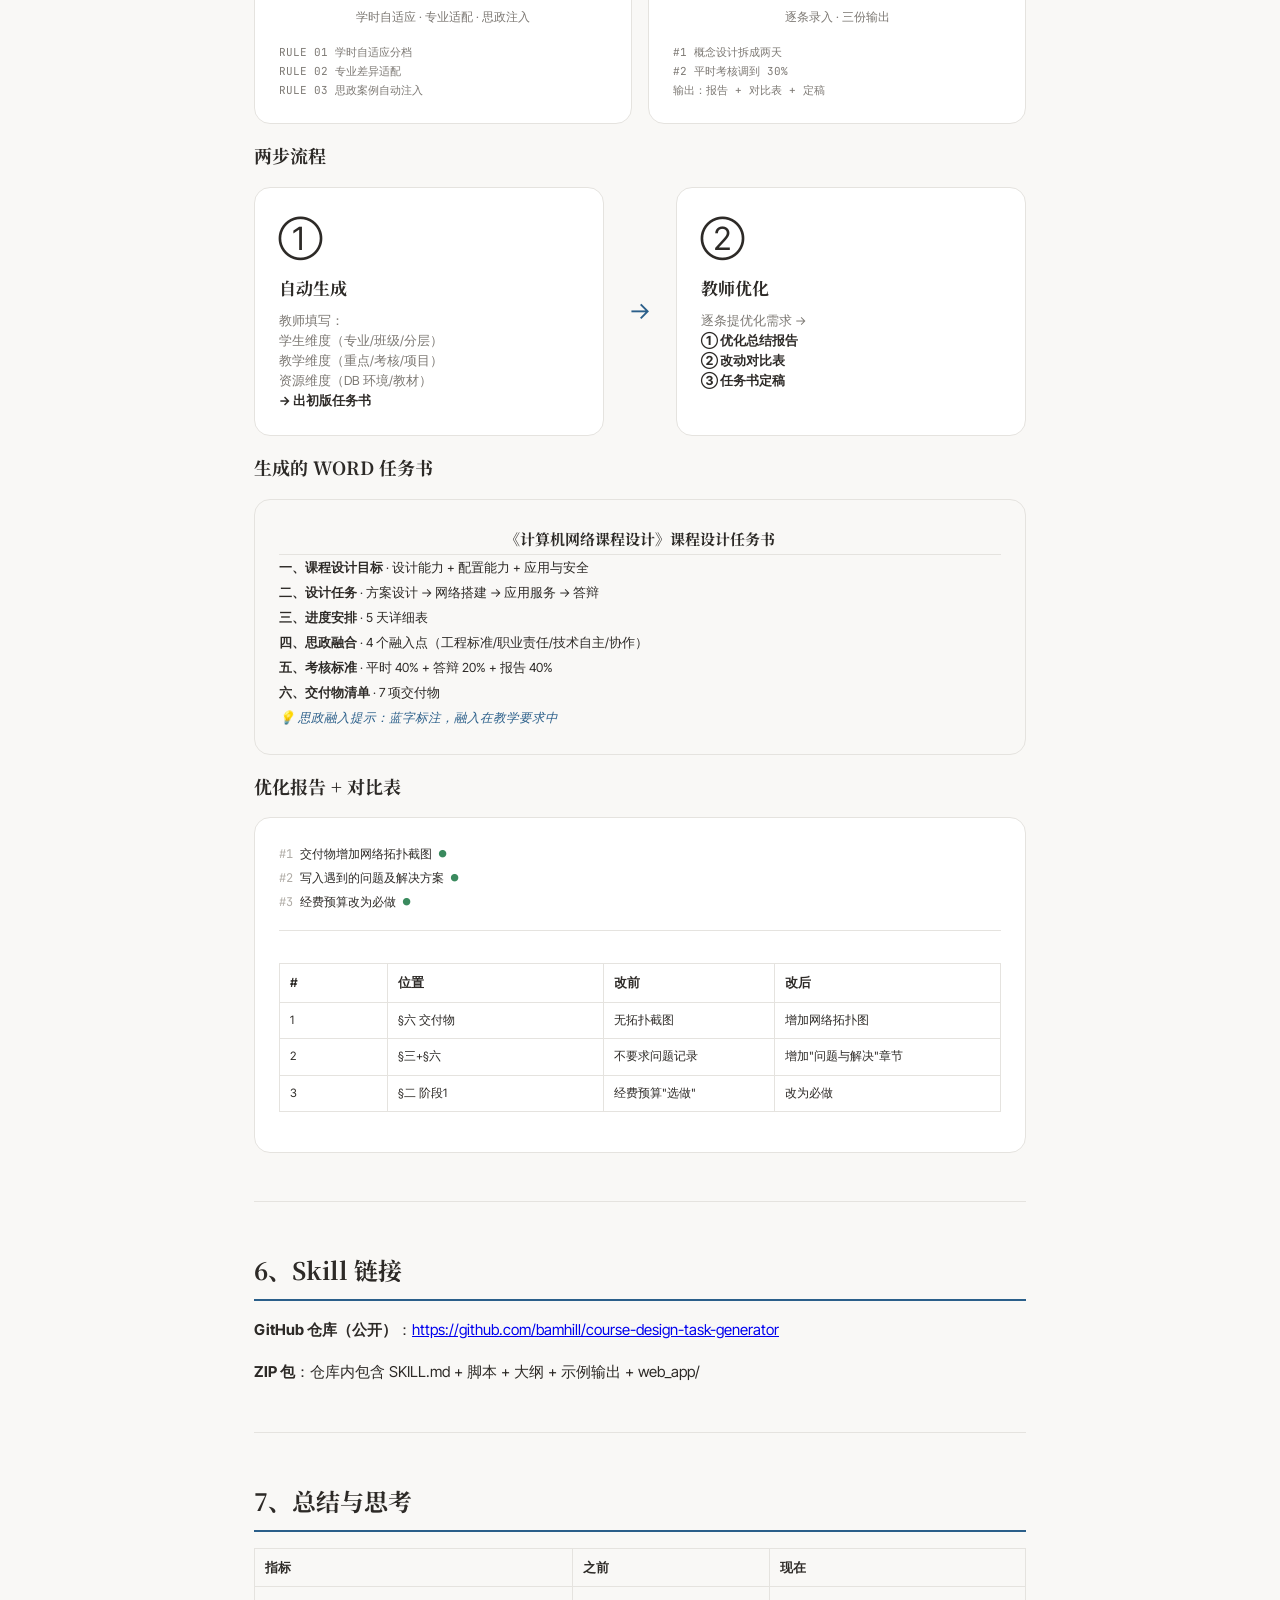
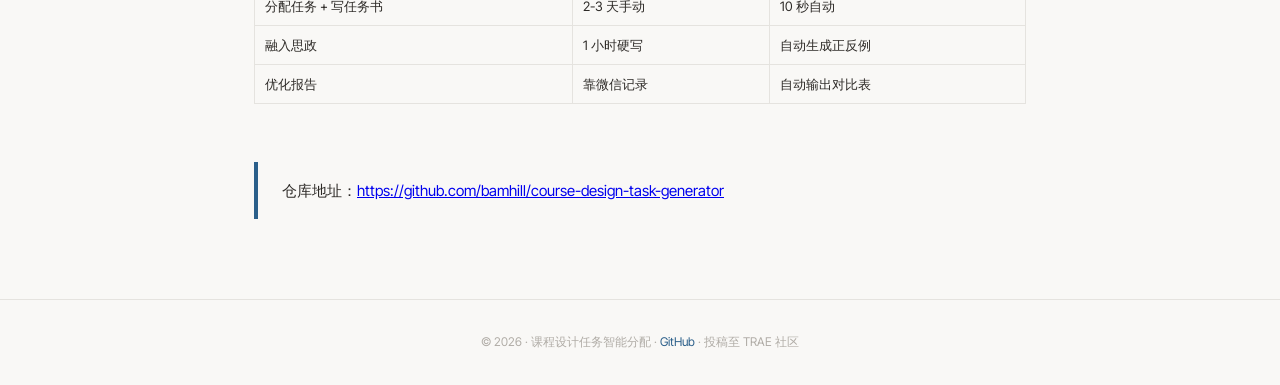
==== commit 309f3dd3: "改日期 2026-06-17" ====
--- a/docs/Skill创作分享_课程设计任务书智能生成.html
+++ b/docs/Skill创作分享_课程设计任务书智能生成.html
@@ -70,7 +70,7 @@
 <div class="hero-tag rise rise-1"><span class="dot"></span>SOLO 技能创作赛</div>
 <h1 class="hero-title rise rise-2">我做了一个"自动分配课程设计任务"的 Skill</h1>
 <div class="hero-meta rise rise-3">
-<span>📅 2026-05-18</span>
+<span>📅 2026-06-17</span>
 <span>👤 大话数据分析</span>
 <span>🏷️ <span class="tag tag-orange">Skill创作</span><span class="tag tag-blue">课程设计</span><span class="tag tag-blue">教育</span></span>
 </div>
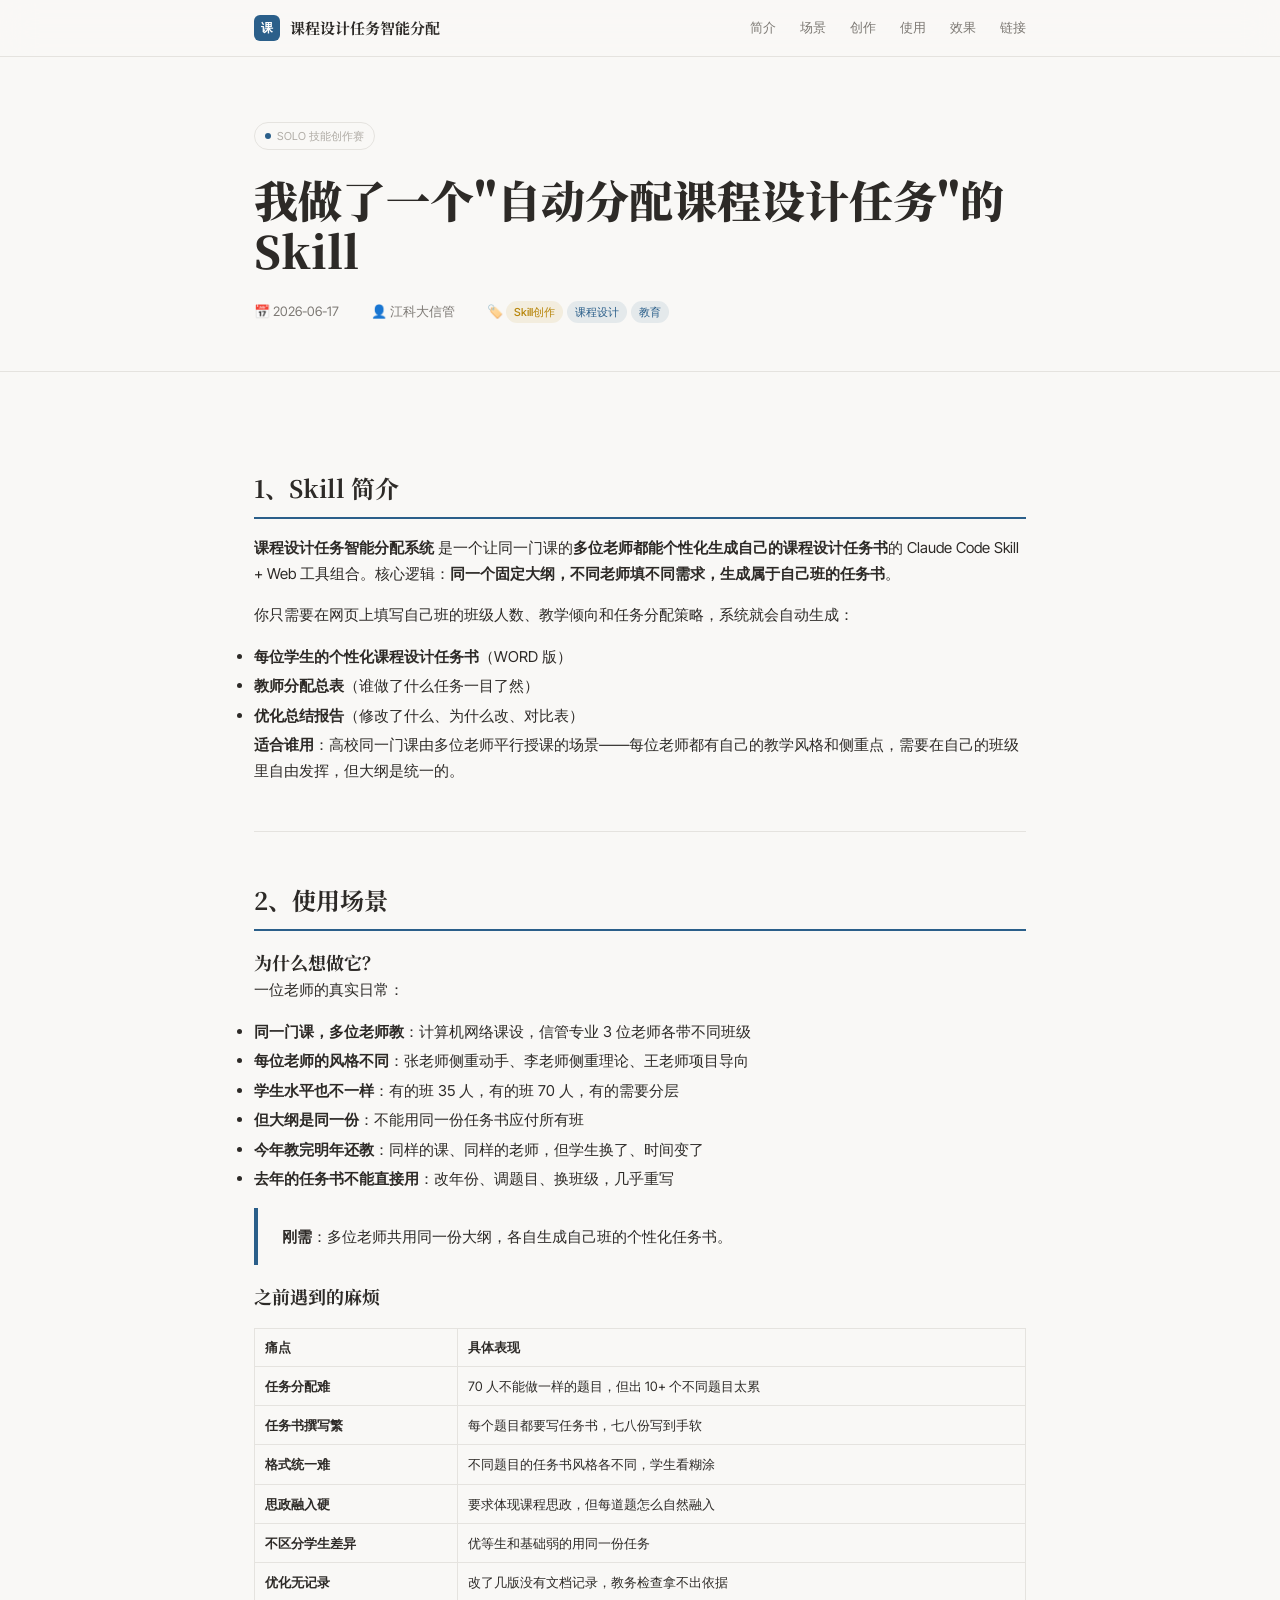
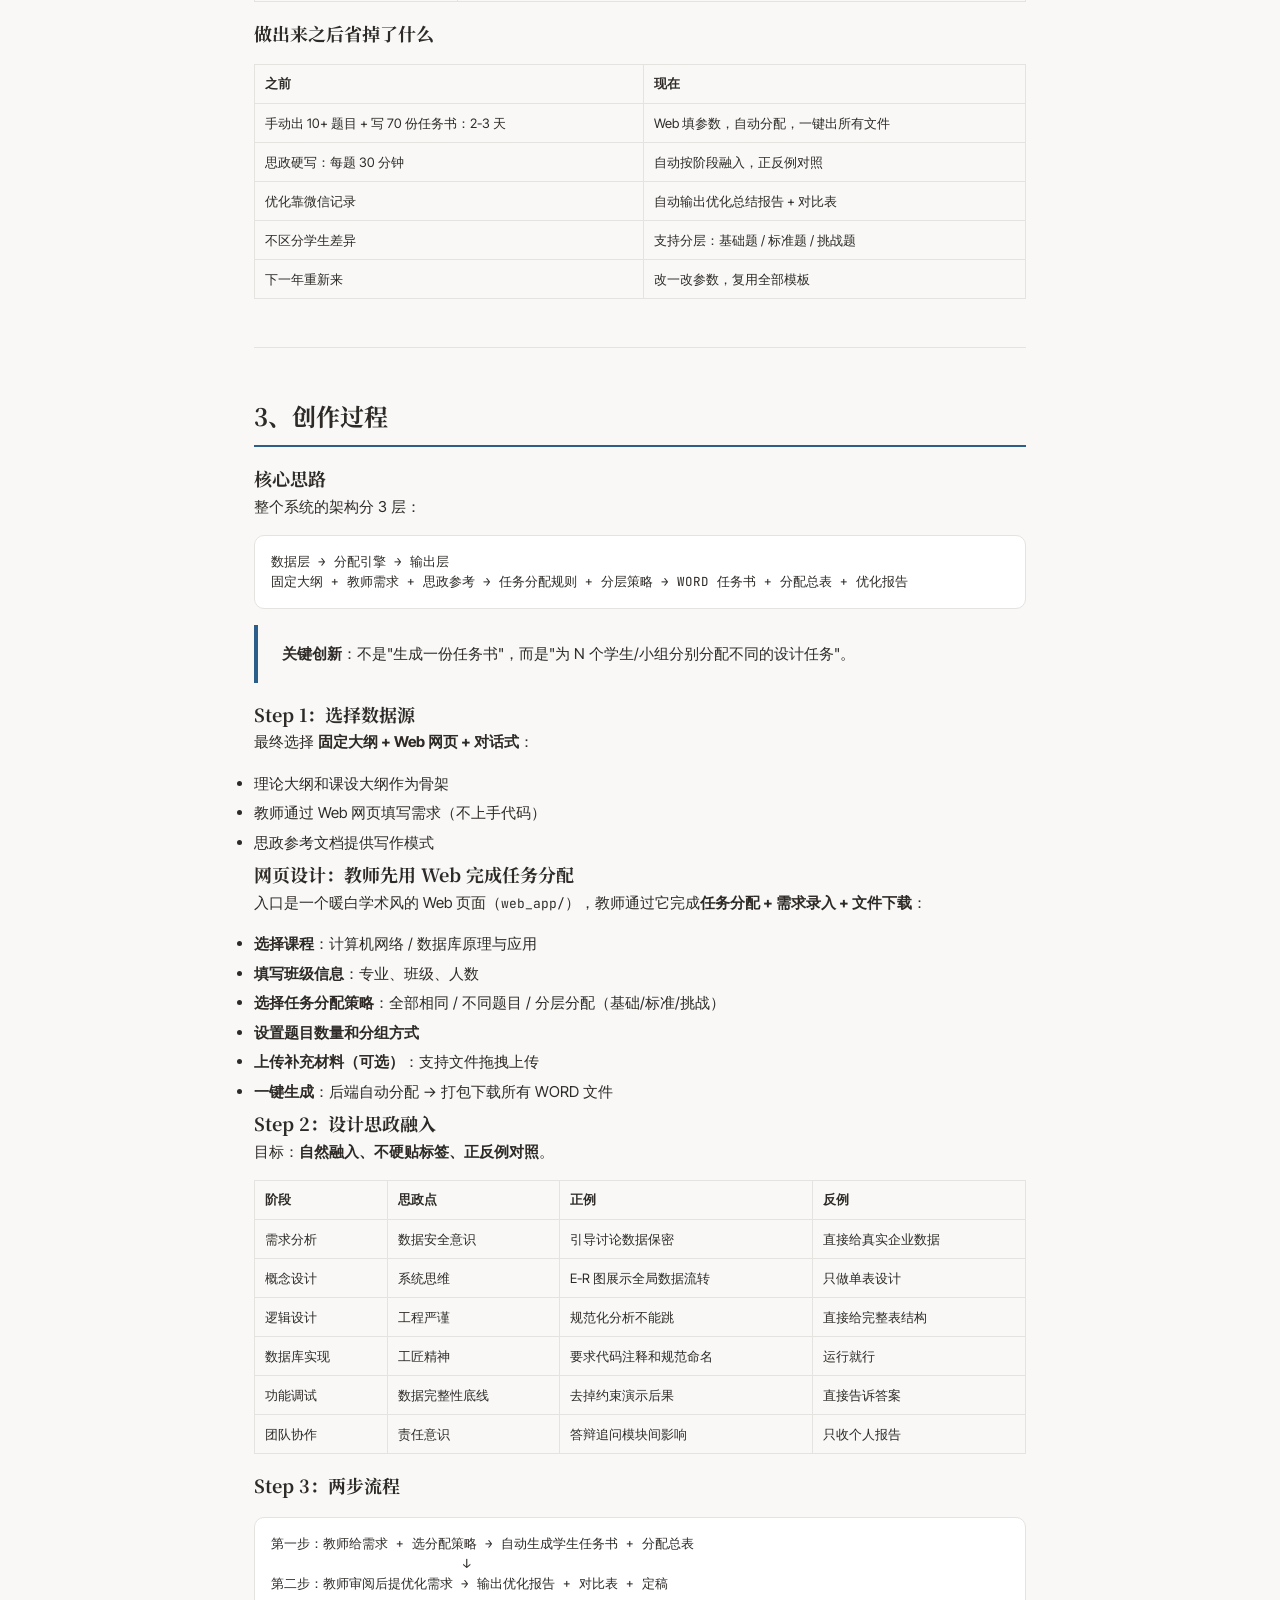
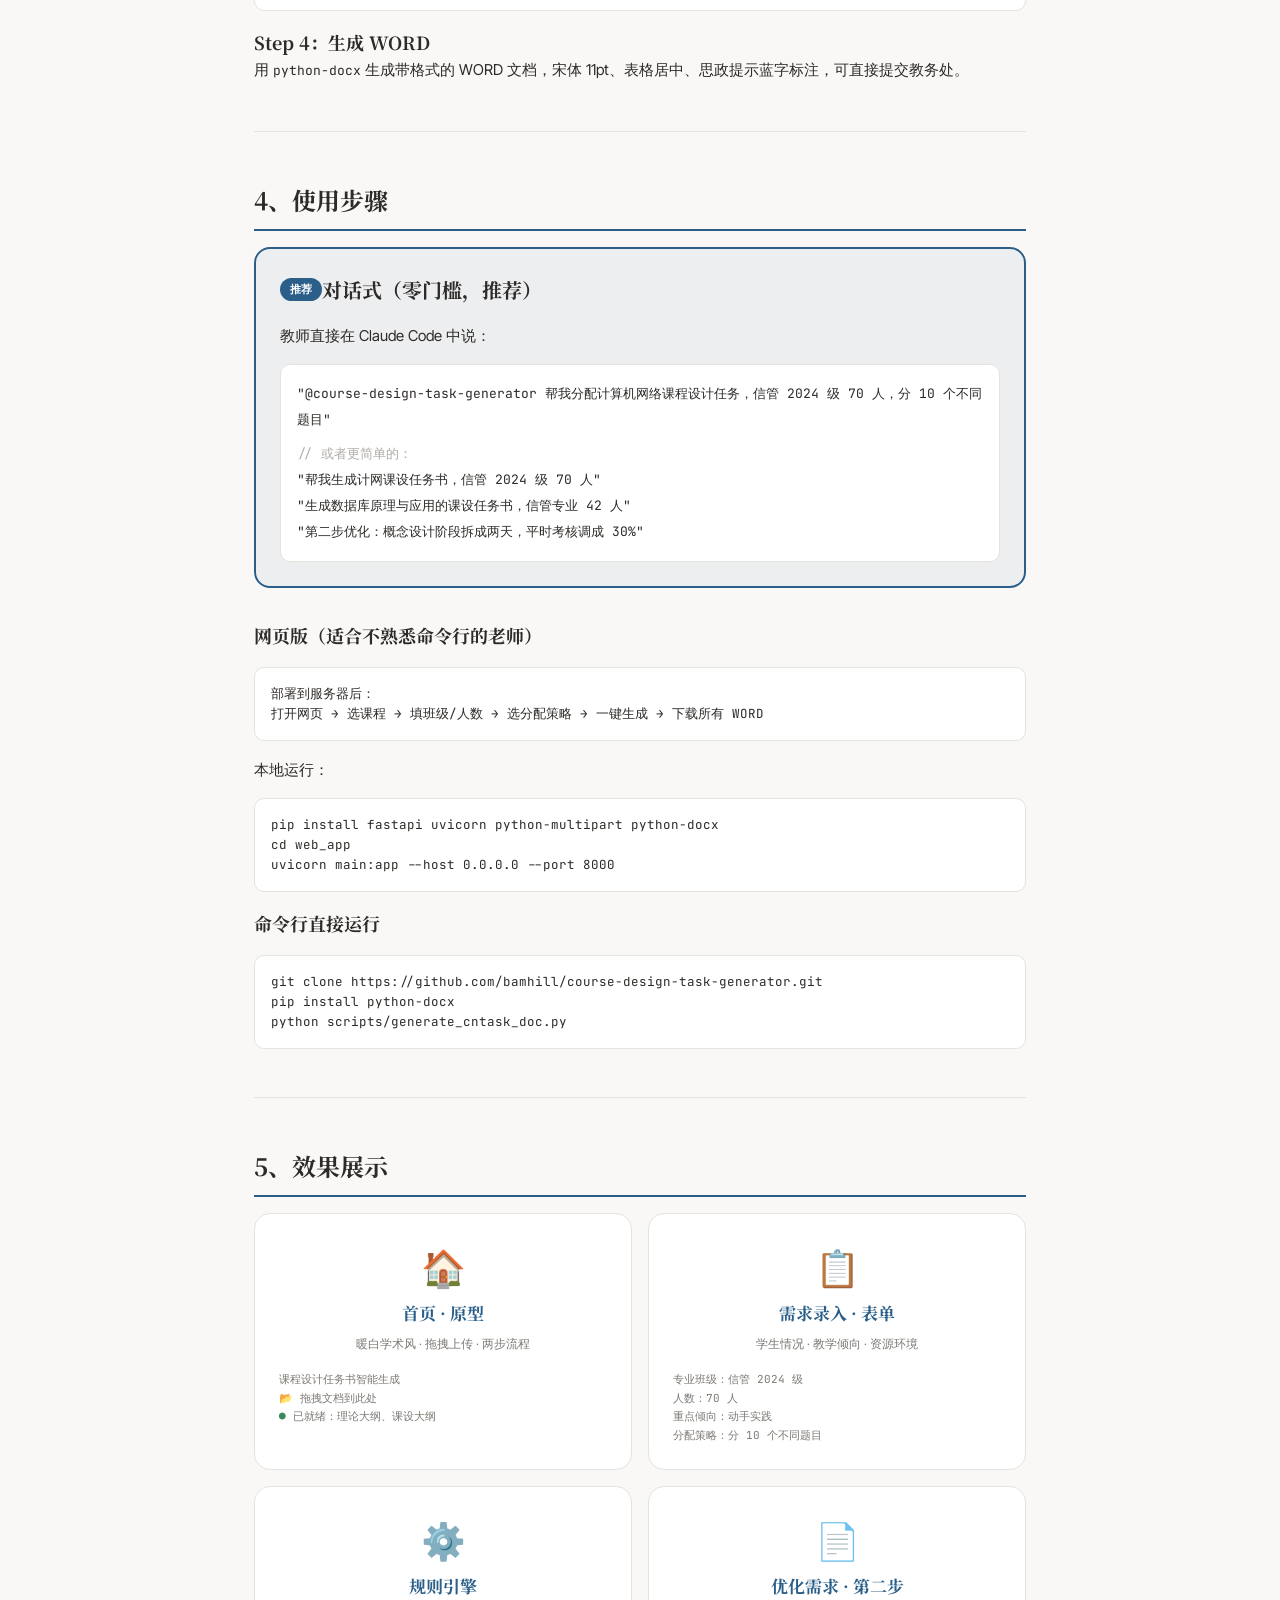
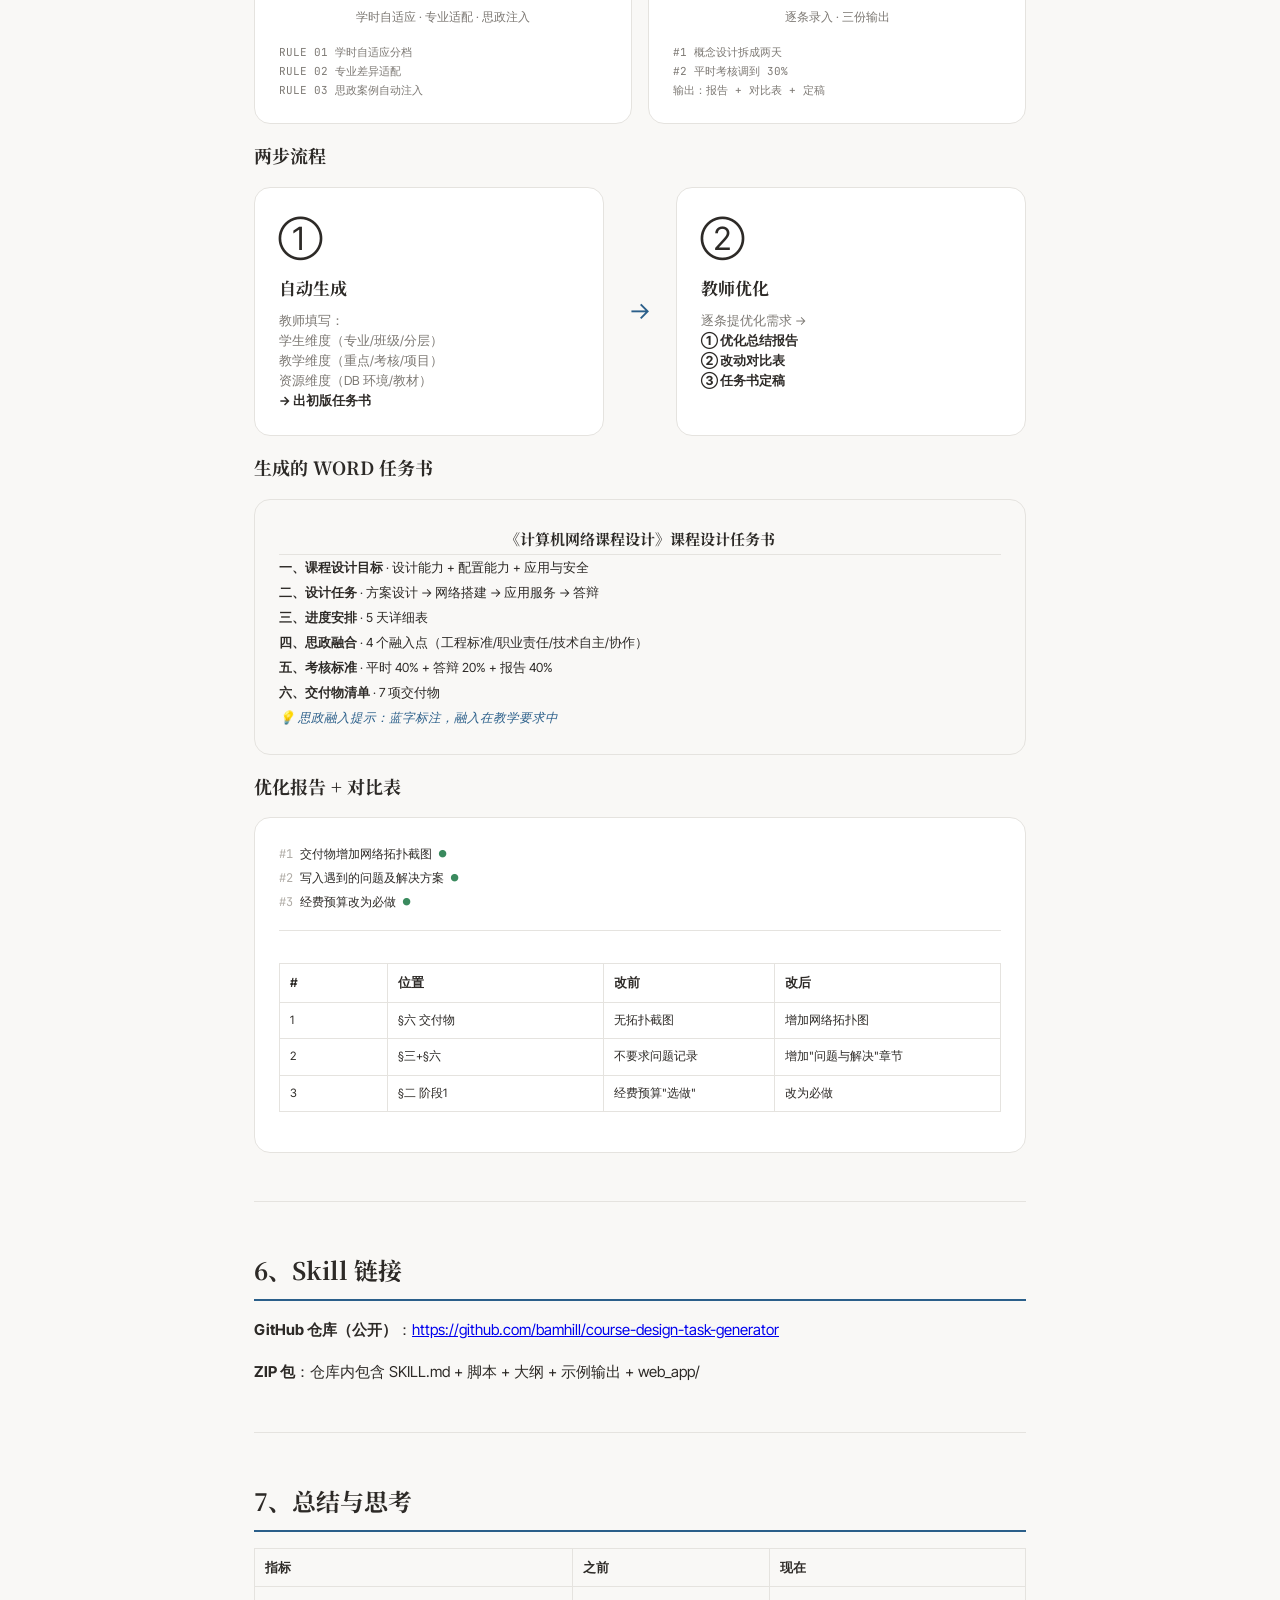
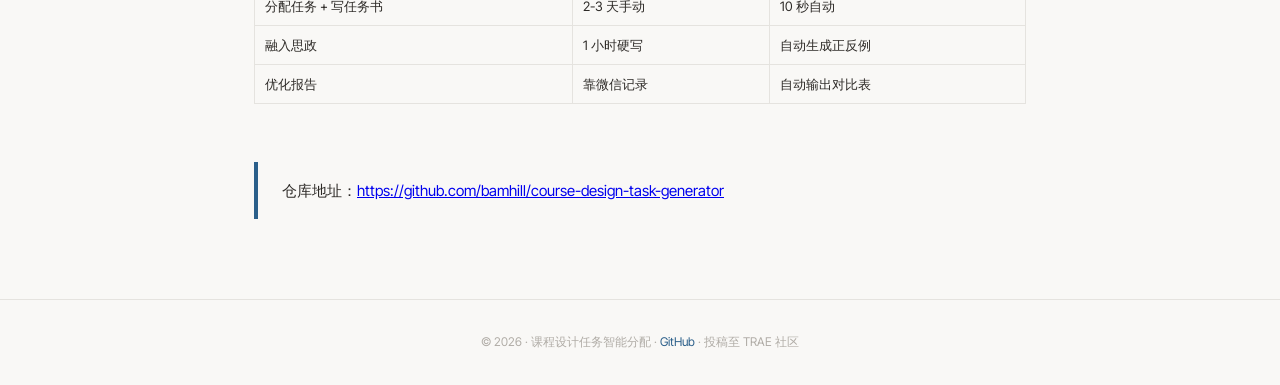
==== commit c8fa2e62: "v2026.06.17 日期+作者 江科大信管" ====
--- a/docs/Skill创作分享_课程设计任务书智能生成.html
+++ b/docs/Skill创作分享_课程设计任务书智能生成.html
@@ -71,7 +71,7 @@
 <h1 class="hero-title rise rise-2">我做了一个"自动分配课程设计任务"的 Skill</h1>
 <div class="hero-meta rise rise-3">
 <span>📅 2026-06-17</span>
-<span>👤 大话数据分析</span>
+<span>👤 江科大信管</span>
 <span>🏷️ <span class="tag tag-orange">Skill创作</span><span class="tag tag-blue">课程设计</span><span class="tag tag-blue">教育</span></span>
 </div>
 </div></section>
